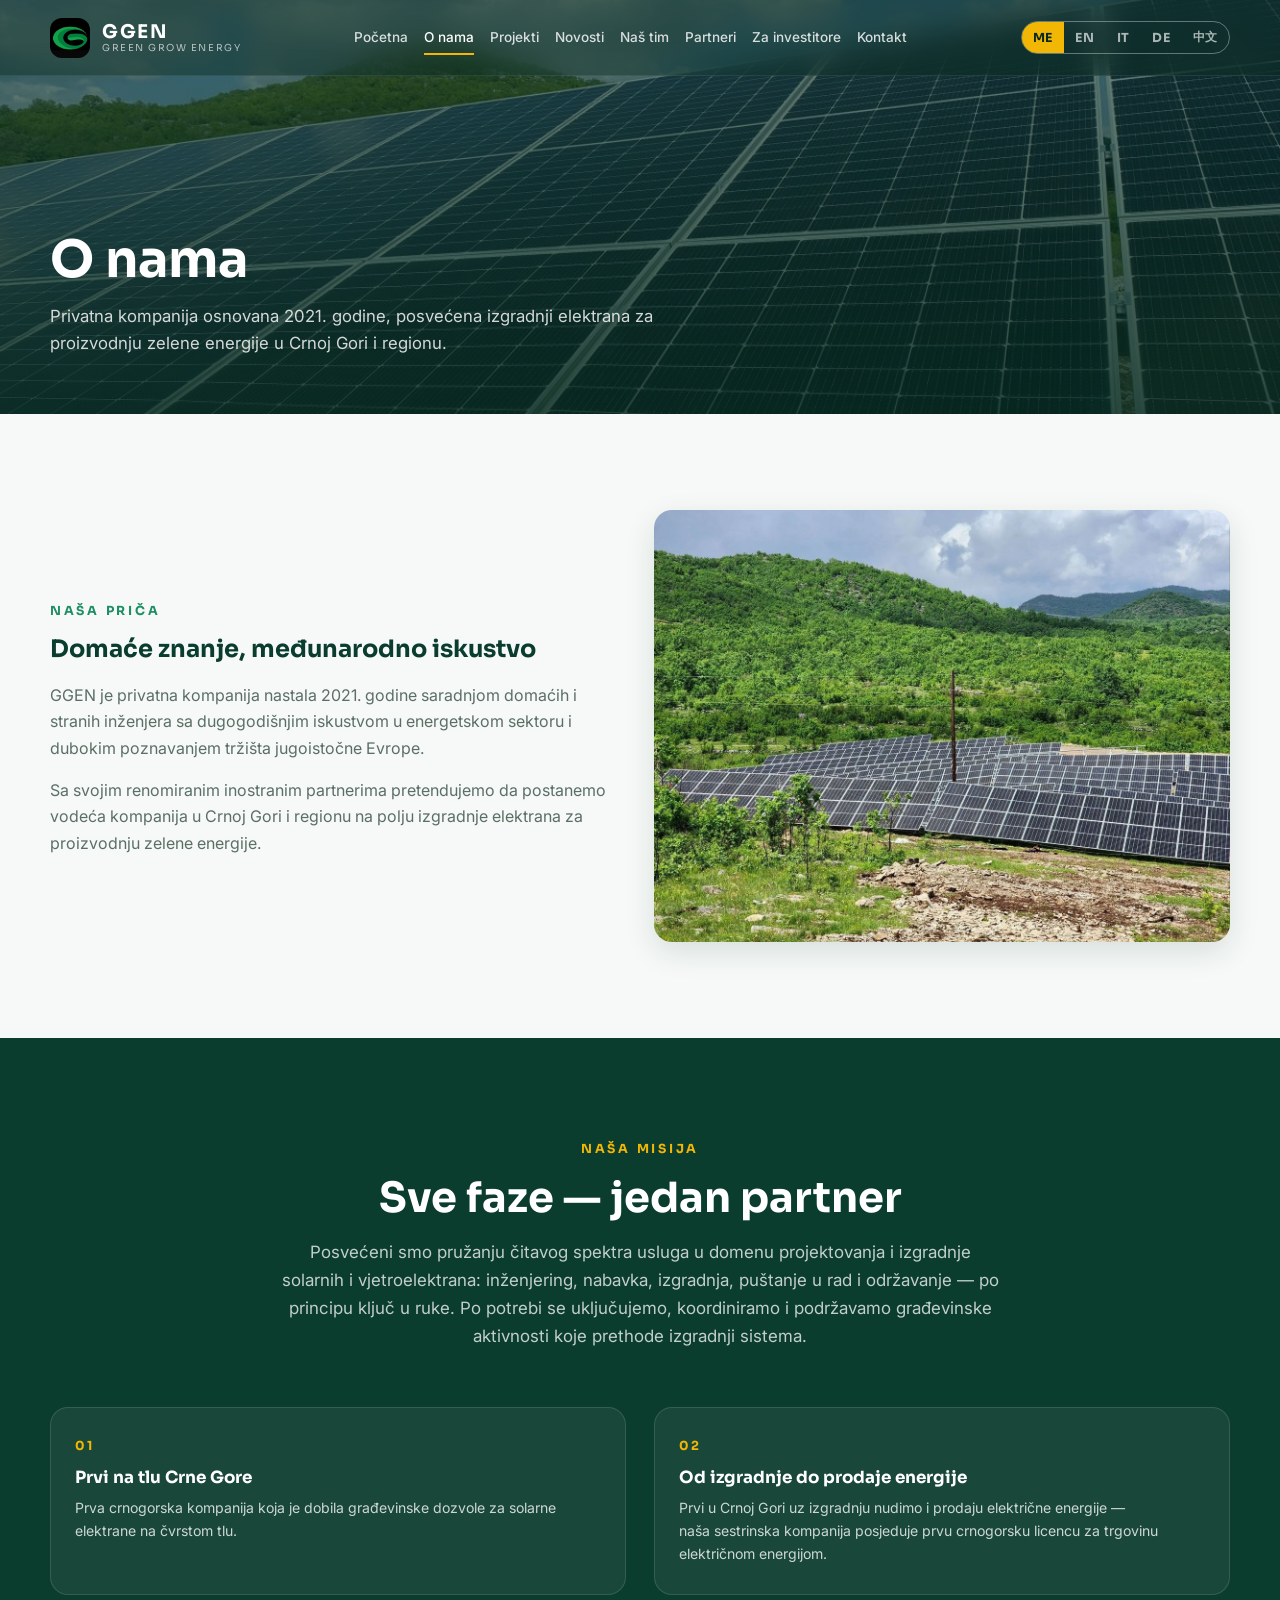
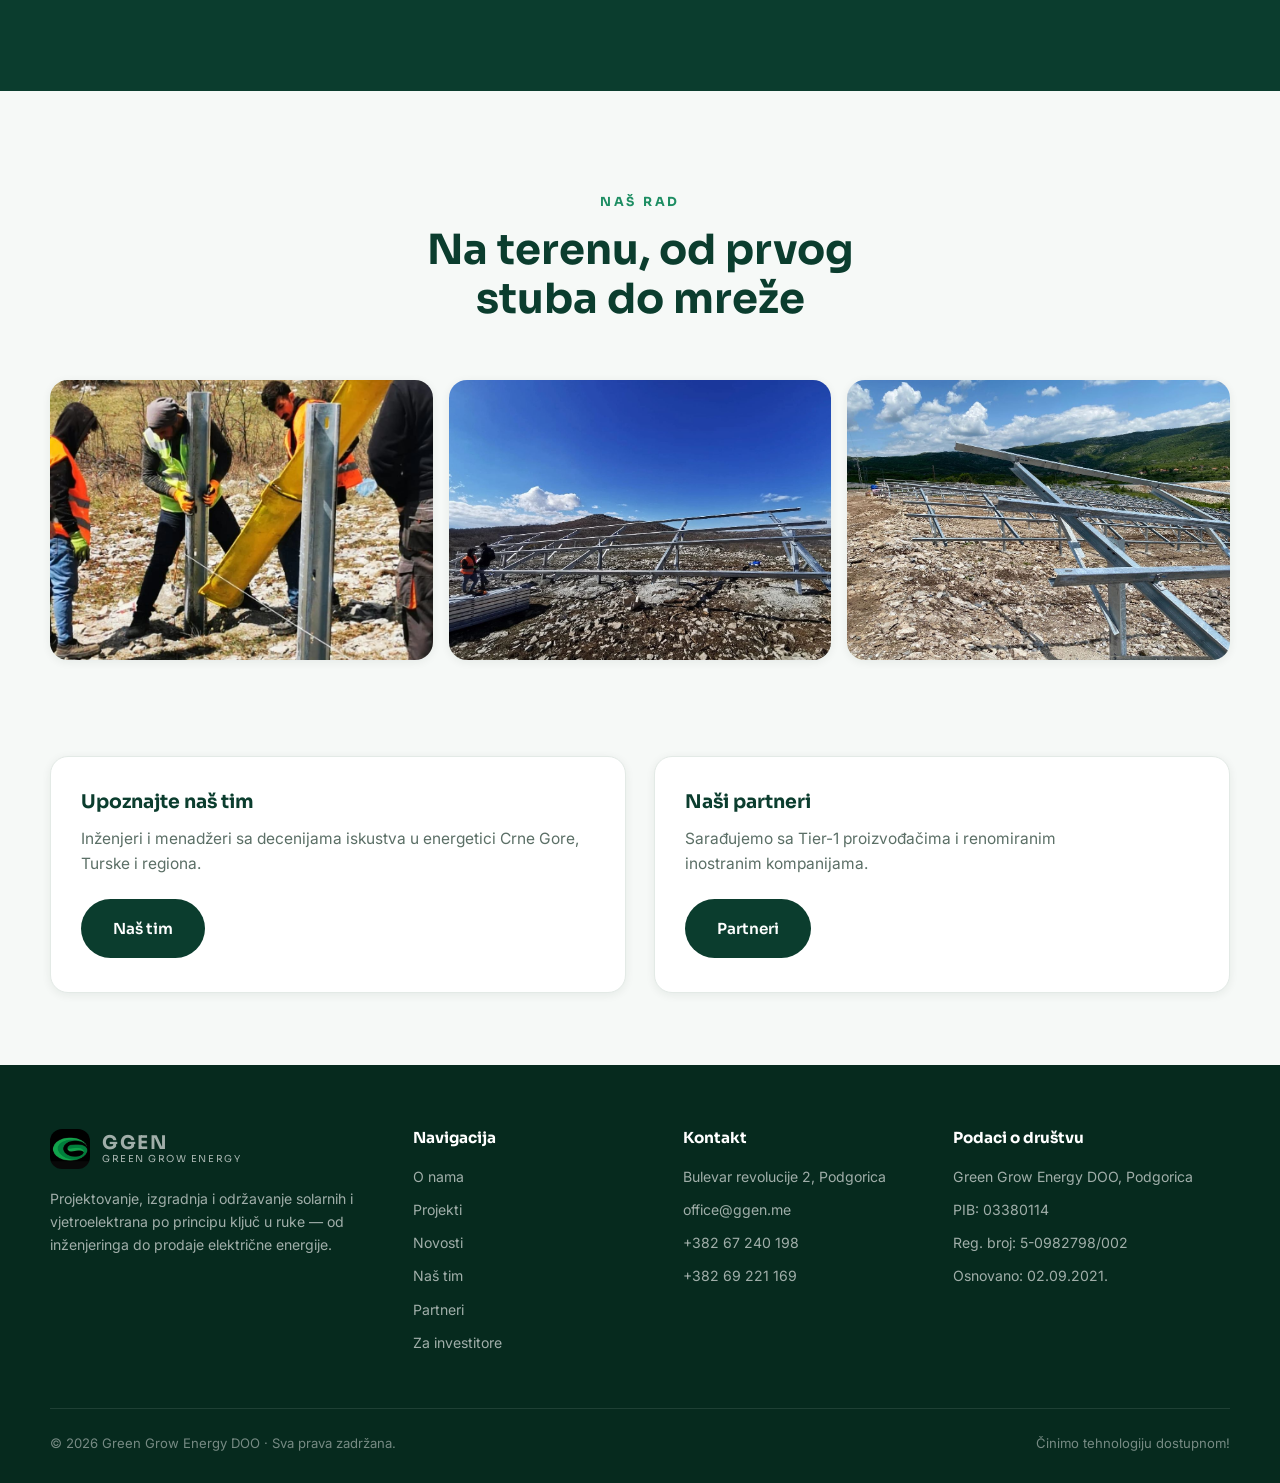
==== about.html @ 470cc066 "Initial commit: GGEN 8-page bilingual website with 5 languages (ME/EN/IT/DE/ZH), real logo, and resp" ====
<!DOCTYPE html>
<html lang="cnr">
<head>
  <meta charset="UTF-8">
  <meta name="viewport" content="width=device-width, initial-scale=1.0">
  <title>O nama — GGEN | Green Grow Energy</title>
  <meta name="description" content="GGEN — privatna kompanija osnovana 2021. godine, posvećena izgradnji elektrana za proizvodnju zelene energije u Crnoj Gori i regionu.">
  <link rel="icon" type="image/png" href="assets/img/favicon.png">
  <link rel="preconnect" href="https://fonts.googleapis.com">
  <link rel="preconnect" href="https://fonts.gstatic.com" crossorigin>
  <link href="https://fonts.googleapis.com/css2?family=Inter:wght@400;500;600;700&family=Sora:wght@600;700;800&display=swap" rel="stylesheet">
  <link rel="stylesheet" href="css/styles.css">
</head>
<body>

<header class="navbar">
  <div class="container">
    <a class="brand" href="index.html">
      <span class="brand-mark"><img src="assets/img/logo-g.png" alt="GGEN"></span>
      <span class="brand-text"><strong>GGEN</strong><span>Green Grow Energy</span></span>
    </a>
    <nav class="nav-links">
      <a href="index.html" data-i18n="nav.home">Početna</a>
      <a href="about.html" data-i18n="nav.about">O nama</a>
      <a href="projects.html" data-i18n="nav.projects">Projekti</a>
      <a href="news.html" data-i18n="nav.news">Novosti</a>
      <a href="team.html" data-i18n="nav.team">Naš tim</a>
      <a href="partners.html" data-i18n="nav.partners">Partneri</a>
      <a href="investors.html" data-i18n="nav.investors">Za investitore</a>
      <a href="contact.html" data-i18n="nav.contact">Kontakt</a>
    </nav>
    <div class="lang-toggle">
      <button data-lang="me" class="active" aria-label="Crnogorski">ME</button>
      <button data-lang="en" aria-label="English">EN</button>
      <button data-lang="it" aria-label="Italiano">IT</button>
      <button data-lang="de" aria-label="Deutsch">DE</button>
      <button data-lang="zh" aria-label="中文">中文</button>
    </div>
    <button class="nav-burger" aria-label="Meni"><span></span><span></span><span></span></button>
  </div>
</header>

<section class="page-hero">
  <div class="hero-bg" style="background-image:url('assets/img/cevo-panels-closeup.jpg')"></div>
  <div class="container">
    <h1 data-i18n="about.hero.t">O nama</h1>
    <p data-i18n="about.hero.s">Privatna kompanija osnovana 2021. godine, posvećena izgradnji elektrana za proizvodnju zelene energije u Crnoj Gori i regionu.</p>
  </div>
</section>

<!-- STORY -->
<section class="section">
  <div class="container">
    <div class="grid-2" style="align-items:center">
      <div class="reveal">
        <span class="eyebrow" data-i18n="about.story.eyebrow">Naša priča</span>
        <h2 style="margin-bottom:18px" data-i18n="about.story.t">Domaće znanje, međunarodno iskustvo</h2>
        <p style="color:var(--muted);margin-bottom:16px" data-i18n="about.story.p1">GGEN je privatna kompanija nastala 2021. godine saradnjom domaćih i stranih inženjera sa dugogodišnjim iskustvom u energetskom sektoru i dubokim poznavanjem tržišta jugoistočne Evrope.</p>
        <p style="color:var(--muted)" data-i18n="about.story.p2">Sa svojim renomiranim inostranim partnerima pretendujemo da postanemo vodeća kompanija u Crnoj Gori i regionu na polju izgradnje elektrana za proizvodnju zelene energije.</p>
      </div>
      <figure class="reveal d1" style="border-radius:var(--radius);overflow:hidden;box-shadow:var(--shadow-md);margin:0">
        <img src="assets/img/cevo-valley.jpg" alt="SE Čevo u crnogorskom pejzažu" style="width:100%;aspect-ratio:4/3;object-fit:cover">
      </figure>
    </div>
  </div>
</section>

<!-- MISSION + FIRSTS -->
<section class="section dark">
  <div class="container">
    <div class="section-head center reveal">
      <span class="eyebrow" data-i18n="about.mission.eyebrow">Naša misija</span>
      <h2 data-i18n="about.mission.t">Sve faze — jedan partner</h2>
      <p data-i18n="about.mission.p">Posvećeni smo pružanju čitavog spektra usluga u domenu projektovanja i izgradnje solarnih i vjetroelektrana: inženjering, nabavka, izgradnja, puštanje u rad i održavanje — po principu ključ u ruke. Po potrebi se uključujemo, koordiniramo i podržavamo građevinske aktivnosti koje prethode izgradnji sistema.</p>
    </div>
    <div class="grid-2">
      <div class="edge-step reveal">
        <div class="es-num">01</div>
        <h3 data-i18n="about.first1.t">Prvi na tlu Crne Gore</h3>
        <p data-i18n="about.first1.p">Prva crnogorska kompanija koja je dobila građevinske dozvole za solarne elektrane na čvrstom tlu.</p>
      </div>
      <div class="edge-step reveal d1">
        <div class="es-num">02</div>
        <h3 data-i18n="about.first2.t">Od izgradnje do prodaje energije</h3>
        <p data-i18n="about.first2.p">Prvi u Crnoj Gori uz izgradnju nudimo i prodaju električne energije — naša sestrinska kompanija posjeduje prvu crnogorsku licencu za trgovinu električnom energijom.</p>
      </div>
    </div>
  </div>
</section>

<!-- WORK PHOTOS -->
<section class="section">
  <div class="container">
    <div class="section-head center reveal">
      <span class="eyebrow" data-i18n="about.work.eyebrow">Naš rad</span>
      <h2 data-i18n="about.work.t">Na terenu, od prvog stuba do mreže</h2>
    </div>
    <div class="photo-band">
      <figure class="reveal"><img src="assets/img/cevo-construction-2.jpg" alt="Postavljanje stubova konstrukcije na SE Čevo"></figure>
      <figure class="reveal d1"><img src="assets/img/cevo-construction-1.jpg" alt="Montaža noseće konstrukcije na SE Čevo"></figure>
      <figure class="reveal d2"><img src="assets/img/cevo-structures.jpg" alt="Noseće konstrukcije SE Čevo pred montažu panela"></figure>
    </div>
  </div>
</section>

<!-- TEAM & PARTNERS LINKS -->
<section class="section tight" style="padding-top:0">
  <div class="container">
    <div class="grid-2">
      <div class="card reveal">
        <h3 data-i18n="about.team.t">Upoznajte naš tim</h3>
        <p style="margin-bottom:22px" data-i18n="about.team.p">Inženjeri i menadžeri sa decenijama iskustva u energetici Crne Gore, Turske i regiona.</p>
        <a href="team.html" class="btn btn-green" data-i18n="about.team.btn">Naš tim</a>
      </div>
      <div class="card reveal d1">
        <h3 data-i18n="about.partners.t">Naši partneri</h3>
        <p style="margin-bottom:22px" data-i18n="about.partners.p">Sarađujemo sa Tier-1 proizvođačima i renomiranim inostranim kompanijama.</p>
        <a href="partners.html" class="btn btn-green" data-i18n="about.partners.btn">Partneri</a>
      </div>
    </div>
  </div>
</section>

<footer>
  <div class="container">
    <div class="footer-grid">
      <div>
        <a class="brand" href="index.html" style="margin-bottom:18px">
          <span class="brand-mark"><img src="assets/img/logo-g.png" alt="GGEN"></span>
          <span class="brand-text"><strong>GGEN</strong><span>Green Grow Energy</span></span>
        </a>
        <p style="margin-top:16px" data-i18n="footer.desc">Projektovanje, izgradnja i održavanje solarnih i vjetroelektrana po principu ključ u ruke — od inženjeringa do prodaje električne energije.</p>
      </div>
      <div>
        <h4 data-i18n="footer.nav">Navigacija</h4>
        <ul>
          <li><a href="about.html" data-i18n="nav.about">O nama</a></li>
          <li><a href="projects.html" data-i18n="nav.projects">Projekti</a></li>
          <li><a href="news.html" data-i18n="nav.news">Novosti</a></li>
          <li><a href="team.html" data-i18n="nav.team">Naš tim</a></li>
          <li><a href="partners.html" data-i18n="nav.partners">Partneri</a></li>
          <li><a href="investors.html" data-i18n="nav.investors">Za investitore</a></li>
        </ul>
      </div>
      <div>
        <h4 data-i18n="footer.contact">Kontakt</h4>
        <ul>
          <li>Bulevar revolucije 2, Podgorica</li>
          <li><a href="mailto:office@ggen.me">office@ggen.me</a></li>
          <li><a href="tel:+38267240198">+382 67 240 198</a></li>
          <li><a href="tel:+38269221169">+382 69 221 169</a></li>
        </ul>
      </div>
      <div>
        <h4 data-i18n="footer.registry">Podaci o društvu</h4>
        <ul>
          <li data-i18n="footer.reg1">Green Grow Energy DOO, Podgorica</li>
          <li data-i18n="footer.reg2">PIB: 03380114</li>
          <li data-i18n="footer.reg3">Reg. broj: 5-0982798/002</li>
          <li data-i18n="footer.reg4">Osnovano: 02.09.2021.</li>
        </ul>
      </div>
    </div>
    <div class="footer-bottom">
      <span>© <span id="year">2026</span> Green Grow Energy DOO · <span data-i18n="footer.rights">Sva prava zadržana.</span></span>
      <span data-i18n="footer.tagline">Činimo tehnologiju dostupnom!</span>
    </div>
  </div>
</footer>

<script src="js/i18n.js"></script>
<script src="js/main.js"></script>
</body>
</html>
---- css/styles.css ----
/* ============================================================
   GREEN GROW ENERGY — Design System
   Palette: deep forest green + solar gold
   Fonts: Sora (display) / Inter (body), loaded in each page head
   ============================================================ */

:root {
  --green-950: #062a1e;
  --green-900: #0b3d2e;
  --green-800: #0f4c39;
  --green-700: #156048;
  --emerald: #1e8e63;
  --emerald-light: #35b083;
  --gold: #f2b705;
  --gold-soft: #ffd95c;
  --ink: #122019;
  --muted: #5b6f66;
  --line: #e3eae6;
  --paper: #f6f9f7;
  --white: #ffffff;
  --shadow-sm: 0 2px 10px rgba(6, 42, 30, 0.07);
  --shadow-md: 0 10px 30px rgba(6, 42, 30, 0.12);
  --shadow-lg: 0 24px 60px rgba(6, 42, 30, 0.18);
  --radius: 18px;
  --nav-h: 76px;
  --font-display: "Sora", "Inter", "PingFang SC", "Microsoft YaHei", system-ui, sans-serif;
  --font-body: "Inter", "PingFang SC", "Microsoft YaHei", system-ui, sans-serif;
}

* { margin: 0; padding: 0; box-sizing: border-box; }

html { scroll-behavior: smooth; }

body {
  font-family: var(--font-body);
  color: var(--ink);
  background: var(--paper);
  line-height: 1.65;
  -webkit-font-smoothing: antialiased;
}

img { max-width: 100%; display: block; }

a { color: inherit; text-decoration: none; }

ul { list-style: none; }

h1, h2, h3, h4 {
  font-family: var(--font-display);
  line-height: 1.18;
  color: var(--green-900);
  font-weight: 700;
  text-wrap: balance;
}

p { text-wrap: pretty; }

/* ---------- Layout helpers ---------- */

.container {
  width: min(1180px, calc(100% - 48px));
  margin-inline: auto;
}

.section { padding: 96px 0; }
.section.tight { padding: 72px 0; }
.section.dark { background: var(--green-900); }
.section.dark h2, .section.dark h3 { color: var(--white); }
.section.dark p { color: rgba(255, 255, 255, 0.78); }
/* white cards keep dark text even inside dark sections */
.section.dark .card h3 { color: var(--green-900); }
.section.dark .card p { color: var(--muted); }

.eyebrow {
  display: inline-block;
  font-family: var(--font-display);
  font-size: 0.78rem;
  font-weight: 700;
  letter-spacing: 0.22em;
  text-transform: uppercase;
  color: var(--emerald);
  margin-bottom: 14px;
}
.section.dark .eyebrow, .on-photo .eyebrow { color: var(--gold); }

.section-head { max-width: 720px; margin-bottom: 56px; }
.section-head.center { margin-inline: auto; text-align: center; }
.section-head h2 { font-size: clamp(1.8rem, 3.4vw, 2.6rem); margin-bottom: 16px; }
.section-head p { color: var(--muted); font-size: 1.06rem; }
.section.dark .section-head p { color: rgba(255, 255, 255, 0.75); }

/* ---------- Buttons ---------- */

.btn {
  display: inline-flex;
  align-items: center;
  gap: 10px;
  font-family: var(--font-display);
  font-weight: 600;
  font-size: 0.95rem;
  padding: 15px 30px;
  border-radius: 999px;
  border: 2px solid transparent;
  cursor: pointer;
  transition: transform 0.25s ease, box-shadow 0.25s ease, background 0.25s ease, color 0.25s ease;
}
.btn:hover { transform: translateY(-2px); }

.btn-gold {
  background: var(--gold);
  color: var(--green-950);
  box-shadow: 0 8px 24px rgba(242, 183, 5, 0.35);
}
.btn-gold:hover { background: var(--gold-soft); }

.btn-outline {
  border-color: rgba(255, 255, 255, 0.7);
  color: var(--white);
}
.btn-outline:hover { background: rgba(255, 255, 255, 0.12); }

.btn-green {
  background: var(--green-900);
  color: var(--white);
}
.btn-green:hover { background: var(--green-700); }

/* ---------- Navbar ---------- */

.navbar {
  position: fixed;
  inset: 0 0 auto 0;
  z-index: 100;
  height: var(--nav-h);
  display: flex;
  align-items: center;
  background: rgba(6, 42, 30, 0.42);
  -webkit-backdrop-filter: blur(14px);
  backdrop-filter: blur(14px);
  border-bottom: 1px solid rgba(255, 255, 255, 0.08);
  transition: background 0.3s ease;
}
.navbar.scrolled { background: rgba(6, 42, 30, 0.92); }

.navbar .container {
  display: flex;
  align-items: center;
  justify-content: space-between;
  gap: 24px;
}

.brand {
  display: flex;
  align-items: center;
  gap: 12px;
  font-family: var(--font-display);
  color: var(--white);
}
.brand-mark {
  width: 40px;
  height: 40px;
  border-radius: 12px;
  background: #0a0a0a;
  display: grid;
  place-items: center;
  flex-shrink: 0;
  overflow: hidden;
}
.brand-mark img { width: 100%; height: 100%; object-fit: cover; }
.brand-text { display: flex; flex-direction: column; line-height: 1.1; }
.brand-text strong { font-size: 1.18rem; letter-spacing: 0.08em; }
.brand-text span {
  font-size: 0.6rem;
  letter-spacing: 0.16em;
  text-transform: uppercase;
  color: rgba(255, 255, 255, 0.65);
}

.nav-links {
  display: flex;
  align-items: center;
  gap: 26px;
}
.nav-links a {
  font-size: 0.92rem;
  font-weight: 500;
  color: rgba(255, 255, 255, 0.82);
  padding: 6px 0;
  position: relative;
  white-space: nowrap;
  transition: color 0.2s ease;
}
.nav-links a::after {
  content: "";
  position: absolute;
  left: 0; right: 100%;
  bottom: 0;
  height: 2px;
  background: var(--gold);
  transition: right 0.25s ease;
}
.nav-links a:hover, .nav-links a.active { color: var(--white); }
.nav-links a:hover::after, .nav-links a.active::after { right: 0; }

.lang-toggle {
  display: flex;
  border: 1px solid rgba(255, 255, 255, 0.35);
  border-radius: 999px;
  overflow: hidden;
}
.lang-toggle button {
  font-family: var(--font-display);
  font-size: 0.78rem;
  font-weight: 700;
  letter-spacing: 0.06em;
  white-space: nowrap;
  padding: 7px 11px;
  background: transparent;
  border: none;
  color: rgba(255, 255, 255, 0.65);
  cursor: pointer;
  transition: background 0.2s ease, color 0.2s ease;
}
.lang-toggle button.active {
  background: var(--gold);
  color: var(--green-950);
}

.nav-burger {
  display: none;
  background: none;
  border: none;
  width: 42px;
  height: 42px;
  cursor: pointer;
  flex-direction: column;
  justify-content: center;
  align-items: center;
  gap: 6px;
}
.nav-burger span {
  width: 24px;
  height: 2px;
  background: var(--white);
  transition: transform 0.3s ease, opacity 0.3s ease;
}
.nav-burger.open span:nth-child(1) { transform: translateY(8px) rotate(45deg); }
.nav-burger.open span:nth-child(2) { opacity: 0; }
.nav-burger.open span:nth-child(3) { transform: translateY(-8px) rotate(-45deg); }

/* ---------- Hero (home) ---------- */

.hero {
  position: relative;
  min-height: 100svh;
  display: flex;
  align-items: center;
  overflow: hidden;
  color: var(--white);
}
.hero-bg {
  position: absolute;
  inset: 0;
  background-size: cover;
  background-position: center;
  animation: kenburns 22s ease-in-out infinite alternate;
}
.hero::after {
  content: "";
  position: absolute;
  inset: 0;
  background: linear-gradient(112deg, rgba(6, 42, 30, 0.88) 0%, rgba(6, 42, 30, 0.55) 48%, rgba(6, 42, 30, 0.25) 100%);
}
.hero .container { position: relative; z-index: 2; }

@keyframes kenburns {
  from { transform: scale(1); }
  to { transform: scale(1.09); }
}

.hero-content { max-width: 680px; padding: 140px 0 120px; }
.hero-badge {
  display: inline-flex;
  align-items: center;
  gap: 8px;
  font-size: 0.82rem;
  font-weight: 600;
  padding: 8px 16px;
  border-radius: 999px;
  border: 1px solid rgba(255, 255, 255, 0.3);
  background: rgba(255, 255, 255, 0.1);
  margin-bottom: 26px;
}
.hero-badge .dot {
  width: 8px; height: 8px;
  border-radius: 50%;
  background: var(--gold);
  box-shadow: 0 0 0 4px rgba(242, 183, 5, 0.25);
}
.hero h1 {
  color: var(--white);
  font-size: clamp(2.3rem, 5.2vw, 3.9rem);
  margin-bottom: 22px;
}
.hero h1 .gold { color: var(--gold); }
.hero p {
  font-size: 1.12rem;
  color: rgba(255, 255, 255, 0.85);
  max-width: 560px;
  margin-bottom: 38px;
}
.hero-actions { display: flex; flex-wrap: wrap; gap: 16px; }

.hero-scroll {
  position: absolute;
  bottom: 28px;
  left: 50%;
  transform: translateX(-50%);
  z-index: 2;
  color: rgba(255, 255, 255, 0.7);
  font-size: 1.6rem;
  animation: bob 2.2s ease-in-out infinite;
}
@keyframes bob {
  0%, 100% { transform: translate(-50%, 0); }
  50% { transform: translate(-50%, 10px); }
}

/* ---------- Page hero (sub-pages) ---------- */

.page-hero {
  position: relative;
  min-height: 46vh;
  display: flex;
  align-items: flex-end;
  color: var(--white);
  overflow: hidden;
  background: var(--green-900);
}
.page-hero .hero-bg { animation-duration: 28s; }
.page-hero::after {
  content: "";
  position: absolute;
  inset: 0;
  background: linear-gradient(180deg, rgba(6, 42, 30, 0.55) 0%, rgba(6, 42, 30, 0.85) 100%);
}
.page-hero .container {
  position: relative;
  z-index: 2;
  padding: 150px 0 56px;
}
.page-hero h1 {
  color: var(--white);
  font-size: clamp(2rem, 4.4vw, 3.2rem);
  margin-bottom: 12px;
}
.page-hero p {
  color: rgba(255, 255, 255, 0.82);
  max-width: 640px;
  font-size: 1.05rem;
}

/* ---------- Stats ---------- */

.stats-band {
  background: var(--green-950);
  padding: 56px 0;
}
.stats-grid {
  display: grid;
  grid-template-columns: repeat(4, 1fr);
  gap: 32px;
}
.stat { text-align: center; }
.stat .num {
  font-family: var(--font-display);
  font-size: clamp(2rem, 3.6vw, 2.9rem);
  font-weight: 700;
  color: var(--gold);
  line-height: 1;
}
.stat .num small {
  font-size: 0.55em;
  font-weight: 600;
  margin-left: 2px;
}
.stat .label {
  margin-top: 10px;
  font-size: 0.88rem;
  color: rgba(255, 255, 255, 0.72);
}

/* ---------- Cards ---------- */

.grid-3 {
  display: grid;
  grid-template-columns: repeat(3, 1fr);
  gap: 28px;
}
.grid-2 {
  display: grid;
  grid-template-columns: repeat(2, 1fr);
  gap: 28px;
}

.card {
  background: var(--white);
  border-radius: var(--radius);
  border: 1px solid var(--line);
  box-shadow: var(--shadow-sm);
  padding: 34px 30px;
  transition: transform 0.3s ease, box-shadow 0.3s ease;
}
.card:hover {
  transform: translateY(-6px);
  box-shadow: var(--shadow-md);
}
.card h3 { font-size: 1.18rem; margin-bottom: 12px; }
.card p { color: var(--muted); font-size: 0.97rem; }

.card-icon {
  width: 54px;
  height: 54px;
  border-radius: 14px;
  background: linear-gradient(135deg, rgba(30, 142, 99, 0.14), rgba(242, 183, 5, 0.16));
  display: grid;
  place-items: center;
  margin-bottom: 20px;
  color: var(--green-800);
}
.card-icon svg { width: 28px; height: 28px; }

.photo-card {
  padding: 0;
  overflow: hidden;
  display: flex;
  flex-direction: column;
}
.photo-card img {
  width: 100%;
  aspect-ratio: 16 / 9;
  object-fit: cover;
}
.photo-card .pc-body { padding: 26px 28px 30px; }

/* ---------- Project cards ---------- */

.project-feature {
  display: grid;
  grid-template-columns: 1.15fr 1fr;
  gap: 0;
  background: var(--white);
  border-radius: var(--radius);
  overflow: hidden;
  border: 1px solid var(--line);
  box-shadow: var(--shadow-md);
  margin-bottom: 40px;
}
.project-feature .pf-img {
  min-height: 360px;
  background-size: cover;
  background-position: center;
}
.project-feature .pf-body { padding: 44px 42px; }
.project-feature h3 { font-size: 1.65rem; margin-bottom: 6px; }
.project-feature .pf-sub { color: var(--muted); margin-bottom: 20px; font-size: 0.98rem; }
.project-feature p { color: var(--muted); margin-bottom: 24px; }

.badge {
  display: inline-block;
  font-family: var(--font-display);
  font-size: 0.72rem;
  font-weight: 700;
  letter-spacing: 0.14em;
  text-transform: uppercase;
  padding: 7px 14px;
  border-radius: 999px;
  margin-bottom: 18px;
}
.badge.live { background: rgba(30, 142, 99, 0.13); color: var(--emerald); }
.badge.build { background: rgba(242, 183, 5, 0.16); color: #9c7800; }
.badge.dev { background: rgba(11, 61, 46, 0.08); color: var(--green-800); }
.badge.gold-solid { background: var(--gold); color: var(--green-950); }

.spec-list {
  display: grid;
  grid-template-columns: repeat(2, 1fr);
  gap: 14px 24px;
}
.spec-list .spec {
  border-left: 3px solid var(--gold);
  padding-left: 14px;
}
.spec-list .spec b {
  display: block;
  font-family: var(--font-display);
  font-size: 1.12rem;
  color: var(--green-900);
}
.spec-list .spec span { font-size: 0.82rem; color: var(--muted); }

/* development (no-photo) spec cards */
.dev-card {
  position: relative;
  border-radius: var(--radius);
  padding: 36px 32px;
  color: var(--white);
  background:
    radial-gradient(120% 90% at 100% 0%, rgba(242, 183, 5, 0.16) 0%, transparent 50%),
    linear-gradient(150deg, var(--green-800) 0%, var(--green-950) 100%);
  overflow: hidden;
  transition: transform 0.3s ease, box-shadow 0.3s ease;
}
.dev-card:hover { transform: translateY(-6px); box-shadow: var(--shadow-lg); }
.dev-card::before {
  content: "";
  position: absolute;
  inset: auto -40px -40px auto;
  width: 170px;
  height: 170px;
  border-radius: 24px;
  background:
    repeating-linear-gradient(45deg, rgba(255, 255, 255, 0.07) 0 10px, transparent 10px 20px);
  transform: rotate(12deg);
}
.dev-card h3 { color: var(--white); font-size: 1.3rem; margin-bottom: 4px; }
.dev-card .dc-loc {
  display: flex;
  align-items: center;
  gap: 7px;
  color: rgba(255, 255, 255, 0.65);
  font-size: 0.88rem;
  margin-bottom: 24px;
}
.dev-card .dc-loc svg { width: 15px; height: 15px; flex-shrink: 0; }
.dev-card .dc-power {
  font-family: var(--font-display);
  font-size: 2.1rem;
  font-weight: 700;
  color: var(--gold);
  line-height: 1;
}
.dev-card .dc-power small { font-size: 0.5em; font-weight: 600; }
.dev-card .dc-dc {
  color: rgba(255, 255, 255, 0.6);
  font-size: 0.85rem;
  margin: 6px 0 20px;
}
.dev-card .dc-bar {
  height: 7px;
  background: rgba(255, 255, 255, 0.14);
  border-radius: 99px;
  overflow: hidden;
  margin-bottom: 8px;
}
.dev-card .dc-bar i {
  display: block;
  height: 100%;
  border-radius: 99px;
  background: linear-gradient(90deg, var(--emerald-light), var(--gold));
}
.dev-card .dc-note { font-size: 0.78rem; color: rgba(255, 255, 255, 0.55); }

/* ---------- Timeline (news) ---------- */

.timeline {
  position: relative;
  max-width: 860px;
  margin-inline: auto;
}
.timeline::before {
  content: "";
  position: absolute;
  left: 9px;
  top: 6px;
  bottom: 6px;
  width: 2px;
  background: linear-gradient(180deg, var(--gold), var(--emerald));
}
.t-item {
  position: relative;
  padding: 0 0 56px 52px;
}
.t-item:last-child { padding-bottom: 0; }
.t-item::before {
  content: "";
  position: absolute;
  left: 0;
  top: 6px;
  width: 20px;
  height: 20px;
  border-radius: 50%;
  background: var(--gold);
  border: 5px solid var(--paper);
  box-shadow: 0 0 0 2px var(--gold);
}
.t-date {
  font-family: var(--font-display);
  font-size: 0.8rem;
  font-weight: 700;
  letter-spacing: 0.12em;
  text-transform: uppercase;
  color: var(--emerald);
  margin-bottom: 8px;
}
.t-item h3 { font-size: 1.35rem; margin-bottom: 12px; }
.t-item p { color: var(--muted); margin-bottom: 18px; }
.t-item .t-img {
  border-radius: var(--radius);
  overflow: hidden;
  box-shadow: var(--shadow-md);
  margin-top: 20px;
}
.t-item .t-img img {
  width: 100%;
  aspect-ratio: 16 / 8;
  object-fit: cover;
}

/* ---------- Team ---------- */

.team-grid {
  display: grid;
  grid-template-columns: repeat(2, 1fr);
  gap: 32px;
}
.team-card {
  display: grid;
  grid-template-columns: 220px 1fr;
  background: var(--white);
  border: 1px solid var(--line);
  border-radius: var(--radius);
  overflow: hidden;
  box-shadow: var(--shadow-sm);
  transition: transform 0.3s ease, box-shadow 0.3s ease;
}
.team-card:hover { transform: translateY(-5px); box-shadow: var(--shadow-md); }
.team-card img {
  width: 100%;
  height: 100%;
  object-fit: cover;
  min-height: 240px;
}
.team-card .tc-body { padding: 26px 26px 24px; }
.team-card h3 { font-size: 1.2rem; margin-bottom: 2px; }
.team-card .tc-role {
  font-family: var(--font-display);
  font-size: 0.8rem;
  font-weight: 700;
  letter-spacing: 0.1em;
  text-transform: uppercase;
  color: var(--emerald);
  margin-bottom: 12px;
}
.team-card p { font-size: 0.9rem; color: var(--muted); }

/* ---------- Partners ---------- */

.partner-card { display: flex; flex-direction: column; }
.partner-logo {
  font-family: var(--font-display);
  font-weight: 700;
  font-size: 1.3rem;
  color: var(--green-900);
  margin-bottom: 4px;
}
.partner-tag {
  font-size: 0.78rem;
  font-weight: 600;
  letter-spacing: 0.1em;
  text-transform: uppercase;
  color: var(--gold);
  margin-bottom: 14px;
}
.partner-card p { flex: 1; }

.partner-strip {
  display: flex;
  flex-wrap: wrap;
  justify-content: center;
  gap: 18px 44px;
  align-items: center;
}
.partner-strip span {
  font-family: var(--font-display);
  font-weight: 700;
  font-size: 1.15rem;
  color: rgba(11, 61, 46, 0.45);
  letter-spacing: 0.04em;
  transition: color 0.25s ease;
}
.partner-strip span:hover { color: var(--green-900); }

/* ---------- Investors page ---------- */

.edge-steps {
  display: grid;
  grid-template-columns: repeat(4, 1fr);
  gap: 18px;
  counter-reset: step;
}
.edge-step {
  position: relative;
  background: rgba(255, 255, 255, 0.06);
  border: 1px solid rgba(255, 255, 255, 0.12);
  border-radius: var(--radius);
  padding: 28px 24px;
}
.edge-step .es-num {
  font-family: var(--font-display);
  font-size: 0.78rem;
  font-weight: 700;
  letter-spacing: 0.16em;
  color: var(--gold);
  margin-bottom: 12px;
}
.edge-step h3 { color: var(--white); font-size: 1.05rem; margin-bottom: 8px; }
.edge-step p { font-size: 0.88rem; color: rgba(255, 255, 255, 0.7); }

.check-list { display: grid; gap: 16px; }
.check-list li {
  display: flex;
  gap: 14px;
  align-items: flex-start;
  font-size: 1rem;
  color: var(--muted);
}
.check-list li svg {
  width: 22px; height: 22px;
  flex-shrink: 0;
  margin-top: 3px;
  color: var(--emerald);
}
.check-list li b { color: var(--green-900); }

/* ---------- Photo band ---------- */

.photo-band {
  display: grid;
  grid-template-columns: repeat(3, 1fr);
  gap: 16px;
}
.photo-band figure {
  border-radius: var(--radius);
  overflow: hidden;
  box-shadow: var(--shadow-sm);
}
.photo-band img {
  width: 100%;
  height: 280px;
  object-fit: cover;
  transition: transform 0.5s ease;
}
.photo-band figure:hover img { transform: scale(1.05); }

/* ---------- CTA banner ---------- */

.cta-banner {
  position: relative;
  border-radius: calc(var(--radius) + 6px);
  overflow: hidden;
  padding: 72px 56px;
  color: var(--white);
  background:
    radial-gradient(110% 140% at 95% 10%, rgba(242, 183, 5, 0.25) 0%, transparent 55%),
    linear-gradient(135deg, var(--green-800) 0%, var(--green-950) 100%);
  display: flex;
  flex-wrap: wrap;
  align-items: center;
  justify-content: space-between;
  gap: 28px;
}
.cta-banner h2 {
  color: var(--white);
  font-size: clamp(1.5rem, 3vw, 2.1rem);
  max-width: 560px;
}
.cta-banner p { color: rgba(255, 255, 255, 0.75); margin-top: 8px; max-width: 520px; }

/* ---------- Contact ---------- */

.contact-grid {
  display: grid;
  grid-template-columns: 1fr 1.1fr;
  gap: 40px;
  align-items: start;
}

.info-tile {
  display: flex;
  gap: 16px;
  align-items: flex-start;
  padding: 20px 0;
  border-bottom: 1px solid var(--line);
}
.info-tile:last-child { border-bottom: none; }
.info-tile .it-icon {
  width: 44px; height: 44px;
  flex-shrink: 0;
  border-radius: 12px;
  background: rgba(30, 142, 99, 0.12);
  display: grid;
  place-items: center;
  color: var(--green-800);
}
.info-tile .it-icon svg { width: 22px; height: 22px; }
.info-tile h4 { font-size: 0.98rem; margin-bottom: 3px; }
.info-tile p, .info-tile a { font-size: 0.93rem; color: var(--muted); }
.info-tile a:hover { color: var(--emerald); }

.form-card {
  background: var(--white);
  border: 1px solid var(--line);
  border-radius: var(--radius);
  box-shadow: var(--shadow-md);
  padding: 38px 34px;
}
.form-card h3 { margin-bottom: 6px; }
.form-card .fc-sub { color: var(--muted); font-size: 0.93rem; margin-bottom: 24px; }
.form-row { display: grid; grid-template-columns: 1fr 1fr; gap: 16px; }
.field { margin-bottom: 16px; }
.field label {
  display: block;
  font-size: 0.83rem;
  font-weight: 600;
  margin-bottom: 7px;
  color: var(--green-900);
}
.field input, .field textarea {
  width: 100%;
  font-family: var(--font-body);
  font-size: 0.95rem;
  padding: 13px 15px;
  border: 1.5px solid var(--line);
  border-radius: 12px;
  background: var(--paper);
  color: var(--ink);
  transition: border-color 0.2s ease;
}
.field input:focus, .field textarea:focus {
  outline: none;
  border-color: var(--emerald);
}
.field textarea { resize: vertical; min-height: 120px; }

/* ---------- Footer ---------- */

footer {
  background: var(--green-950);
  color: rgba(255, 255, 255, 0.7);
  padding: 64px 0 28px;
  margin-top: 0;
}
.footer-grid {
  display: grid;
  grid-template-columns: 1.4fr 1fr 1fr 1.2fr;
  gap: 40px;
  padding-bottom: 44px;
  border-bottom: 1px solid rgba(255, 255, 255, 0.1);
}
.footer-grid h4 {
  color: var(--white);
  font-size: 0.95rem;
  margin-bottom: 18px;
}
.footer-grid p, .footer-grid a, .footer-grid li {
  font-size: 0.88rem;
  color: rgba(255, 255, 255, 0.62);
}
.footer-grid li { margin-bottom: 10px; }
.footer-grid a:hover { color: var(--gold); }
.footer-bottom {
  display: flex;
  flex-wrap: wrap;
  justify-content: space-between;
  gap: 12px;
  padding-top: 24px;
  font-size: 0.82rem;
  color: rgba(255, 255, 255, 0.45);
}

/* ---------- Reveal animations ---------- */

.reveal {
  opacity: 0;
  transform: translateY(26px);
  transition: opacity 0.7s ease, transform 0.7s ease;
}
.reveal.visible { opacity: 1; transform: none; }
.reveal.d1 { transition-delay: 0.1s; }
.reveal.d2 { transition-delay: 0.2s; }
.reveal.d3 { transition-delay: 0.3s; }

@media (prefers-reduced-motion: reduce) {
  html { scroll-behavior: auto; }
  .hero-bg { animation: none; }
  .hero-scroll { animation: none; }
  .reveal { opacity: 1; transform: none; transition: none; }
}

/* ---------- Responsive ---------- */

@media (max-width: 1280px) {
  .nav-links { gap: 16px; }
  .nav-links a { font-size: 0.85rem; }
}

@media (max-width: 1100px) {
  .nav-links {
    position: fixed;
    top: var(--nav-h);
    left: 0;
    right: 0;
    flex-direction: column;
    align-items: flex-start;
    gap: 0;
    background: rgba(6, 42, 30, 0.97);
    -webkit-backdrop-filter: blur(14px);
    backdrop-filter: blur(14px);
    padding: 12px 24px 24px;
    transform: translateY(-12px);
    opacity: 0;
    pointer-events: none;
    transition: opacity 0.25s ease, transform 0.25s ease;
  }
  .nav-links.open {
    opacity: 1;
    transform: none;
    pointer-events: auto;
  }
  .nav-links a {
    width: 100%;
    padding: 14px 0;
    font-size: 1.02rem;
    border-bottom: 1px solid rgba(255, 255, 255, 0.08);
  }
  .nav-burger { display: flex; }

  .grid-3, .photo-band { grid-template-columns: 1fr 1fr; }
  .stats-grid { grid-template-columns: repeat(2, 1fr); }
  .project-feature { grid-template-columns: 1fr; }
  .project-feature .pf-img { min-height: 260px; }
  .team-grid { grid-template-columns: 1fr; }
  .edge-steps { grid-template-columns: repeat(2, 1fr); }
  .contact-grid { grid-template-columns: 1fr; }
  .footer-grid { grid-template-columns: 1fr 1fr; }
}

@media (max-width: 640px) {
  .brand-text span { display: none; }
  .navbar .container { gap: 12px; }
  .lang-toggle button {
    padding: 5px 7px;
    font-size: 0.7rem;
  }
}

@media (max-width: 600px) {
  .section { padding: 64px 0; }
  .grid-3, .grid-2, .photo-band { grid-template-columns: 1fr; }
  .team-card { grid-template-columns: 1fr; }
  .team-card img { max-height: 320px; }
  .spec-list { grid-template-columns: 1fr; }
  .edge-steps { grid-template-columns: 1fr; }
  .footer-grid { grid-template-columns: 1fr; }
  .cta-banner { padding: 48px 28px; }
  .form-row { grid-template-columns: 1fr; }
  .hero-content { padding: 120px 0 90px; }
}
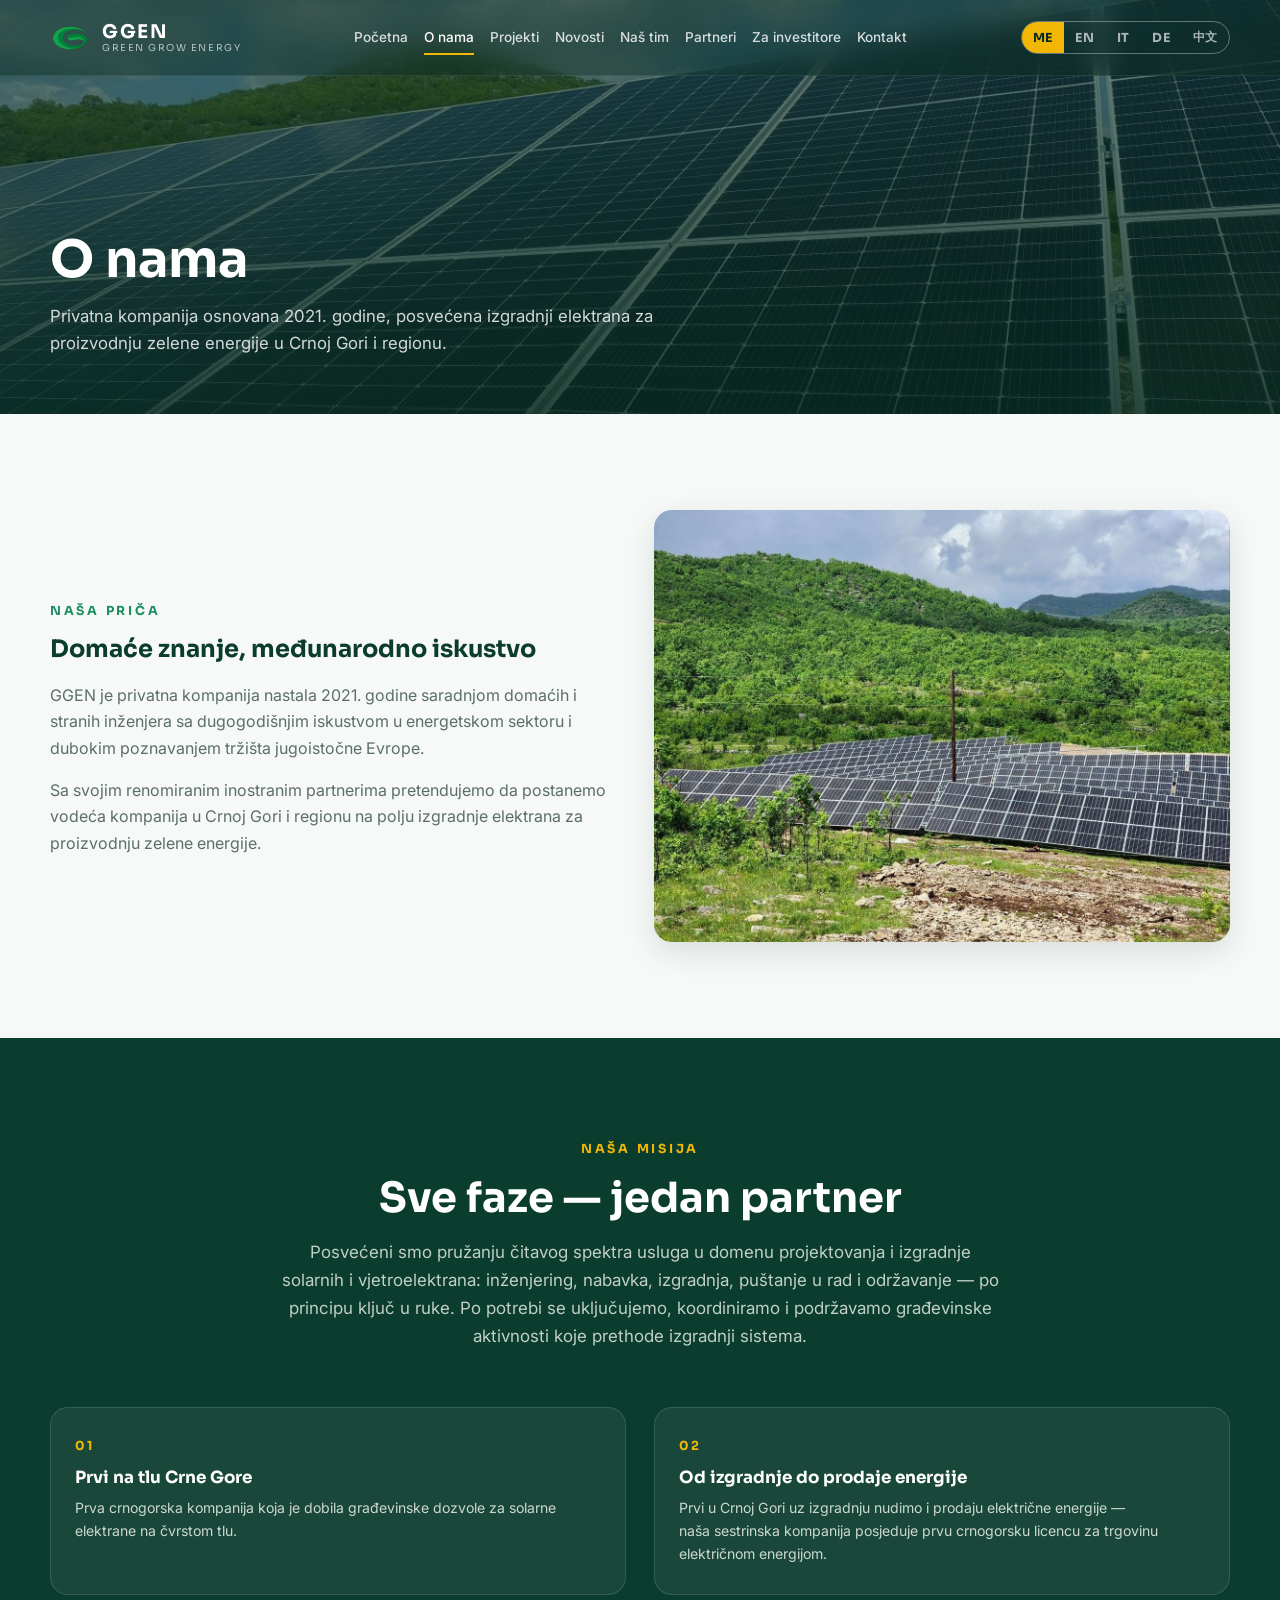
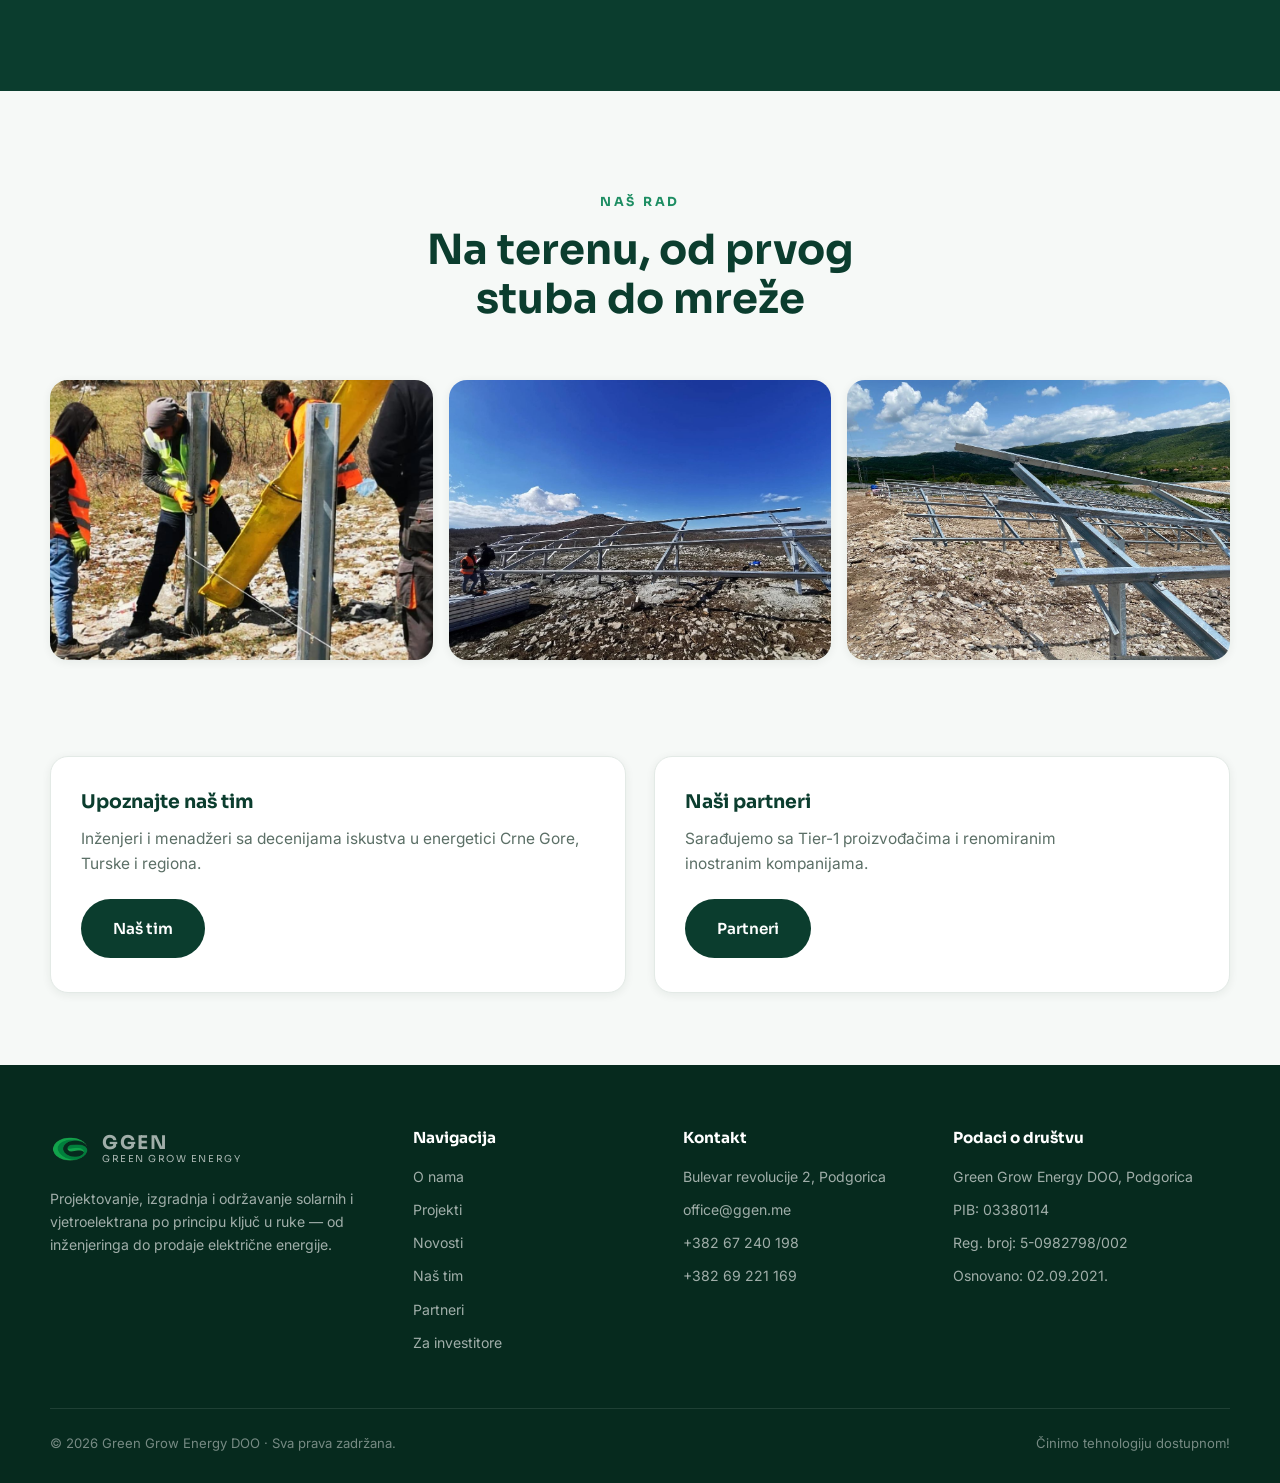
==== commit 0308ab5e: "Mobile: show 'Green Grow Energy' under GGEN; cache-bust transparent favicon for Safari - Un-hide the" ====
--- a/about.html
+++ b/about.html
@@ -5,7 +5,7 @@
   <meta name="viewport" content="width=device-width, initial-scale=1.0">
   <title>O nama — GGEN | Green Grow Energy</title>
   <meta name="description" content="GGEN — privatna kompanija osnovana 2021. godine, posvećena izgradnji elektrana za proizvodnju zelene energije u Crnoj Gori i regionu.">
-  <link rel="icon" type="image/png" href="assets/img/favicon.png">
+  <link rel="icon" type="image/png" href="assets/img/favicon-ggen.png">
   <link rel="preconnect" href="https://fonts.googleapis.com">
   <link rel="preconnect" href="https://fonts.gstatic.com" crossorigin>
   <link href="https://fonts.googleapis.com/css2?family=Inter:wght@400;500;600;700&family=Sora:wght@600;700;800&display=swap" rel="stylesheet">
--- a/css/styles.css
+++ b/css/styles.css
@@ -159,14 +159,12 @@
 .brand-mark {
   width: 40px;
   height: 40px;
-  border-radius: 12px;
-  background: #0a0a0a;
+  background: transparent;
   display: grid;
   place-items: center;
   flex-shrink: 0;
-  overflow: hidden;
-}
-.brand-mark img { width: 100%; height: 100%; object-fit: cover; }
+}
+.brand-mark img { width: 100%; height: 100%; object-fit: contain; }
 .brand-text { display: flex; flex-direction: column; line-height: 1.1; }
 .brand-text strong { font-size: 1.18rem; letter-spacing: 0.08em; }
 .brand-text span {
@@ -947,11 +945,16 @@
 }
 
 @media (max-width: 640px) {
-  .brand-text span { display: none; }
-  .navbar .container { gap: 12px; }
+  /* Keep the full "Green Grow Energy" name under GGEN on mobile too,
+     and keep all 5 language buttons fully visible beside it by making
+     the toggle compact (it never shrinks/clips its buttons). */
+  .brand-text span { font-size: 0.55rem; letter-spacing: 0.12em; }
+  .navbar .container { gap: 8px; }
+  .lang-toggle, .nav-burger { flex-shrink: 0; }
   .lang-toggle button {
-    padding: 5px 7px;
-    font-size: 0.7rem;
+    padding: 5px 5px;
+    font-size: 0.66rem;
+    letter-spacing: 0.02em;
   }
 }
 
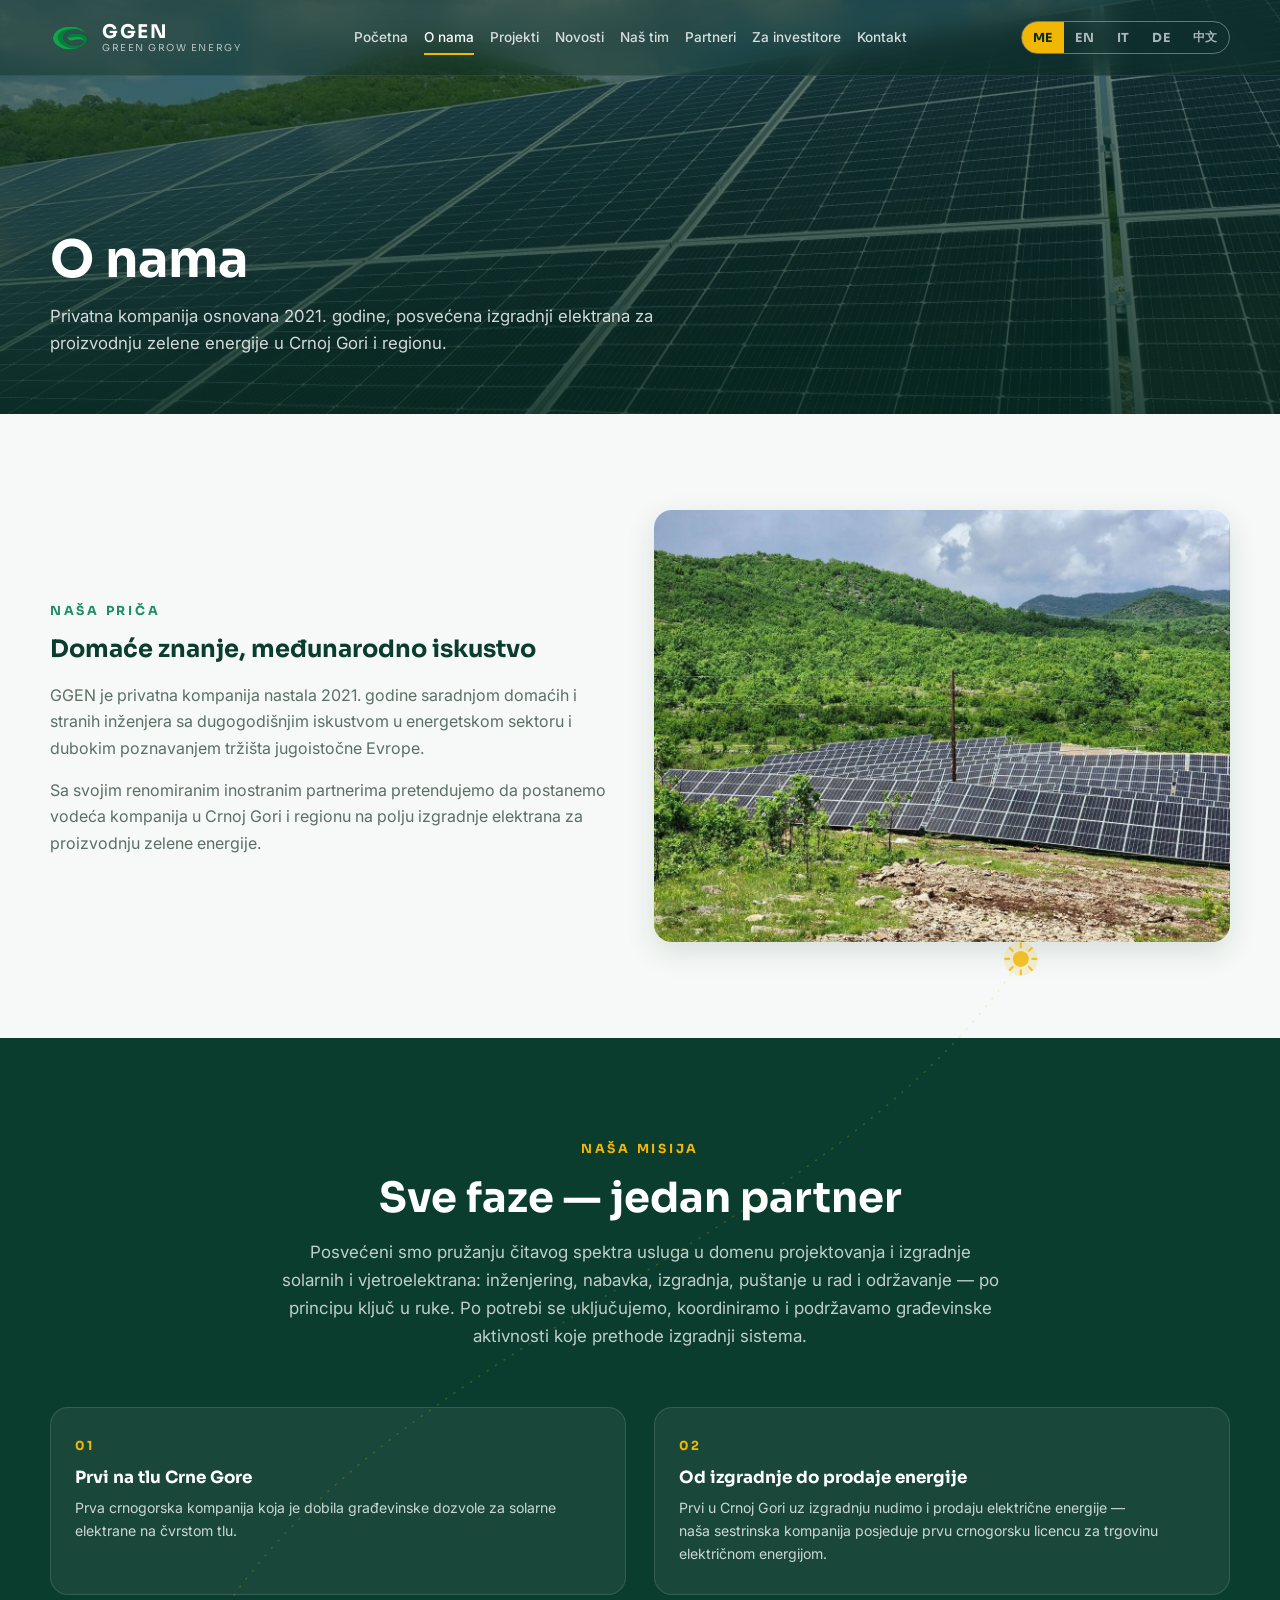
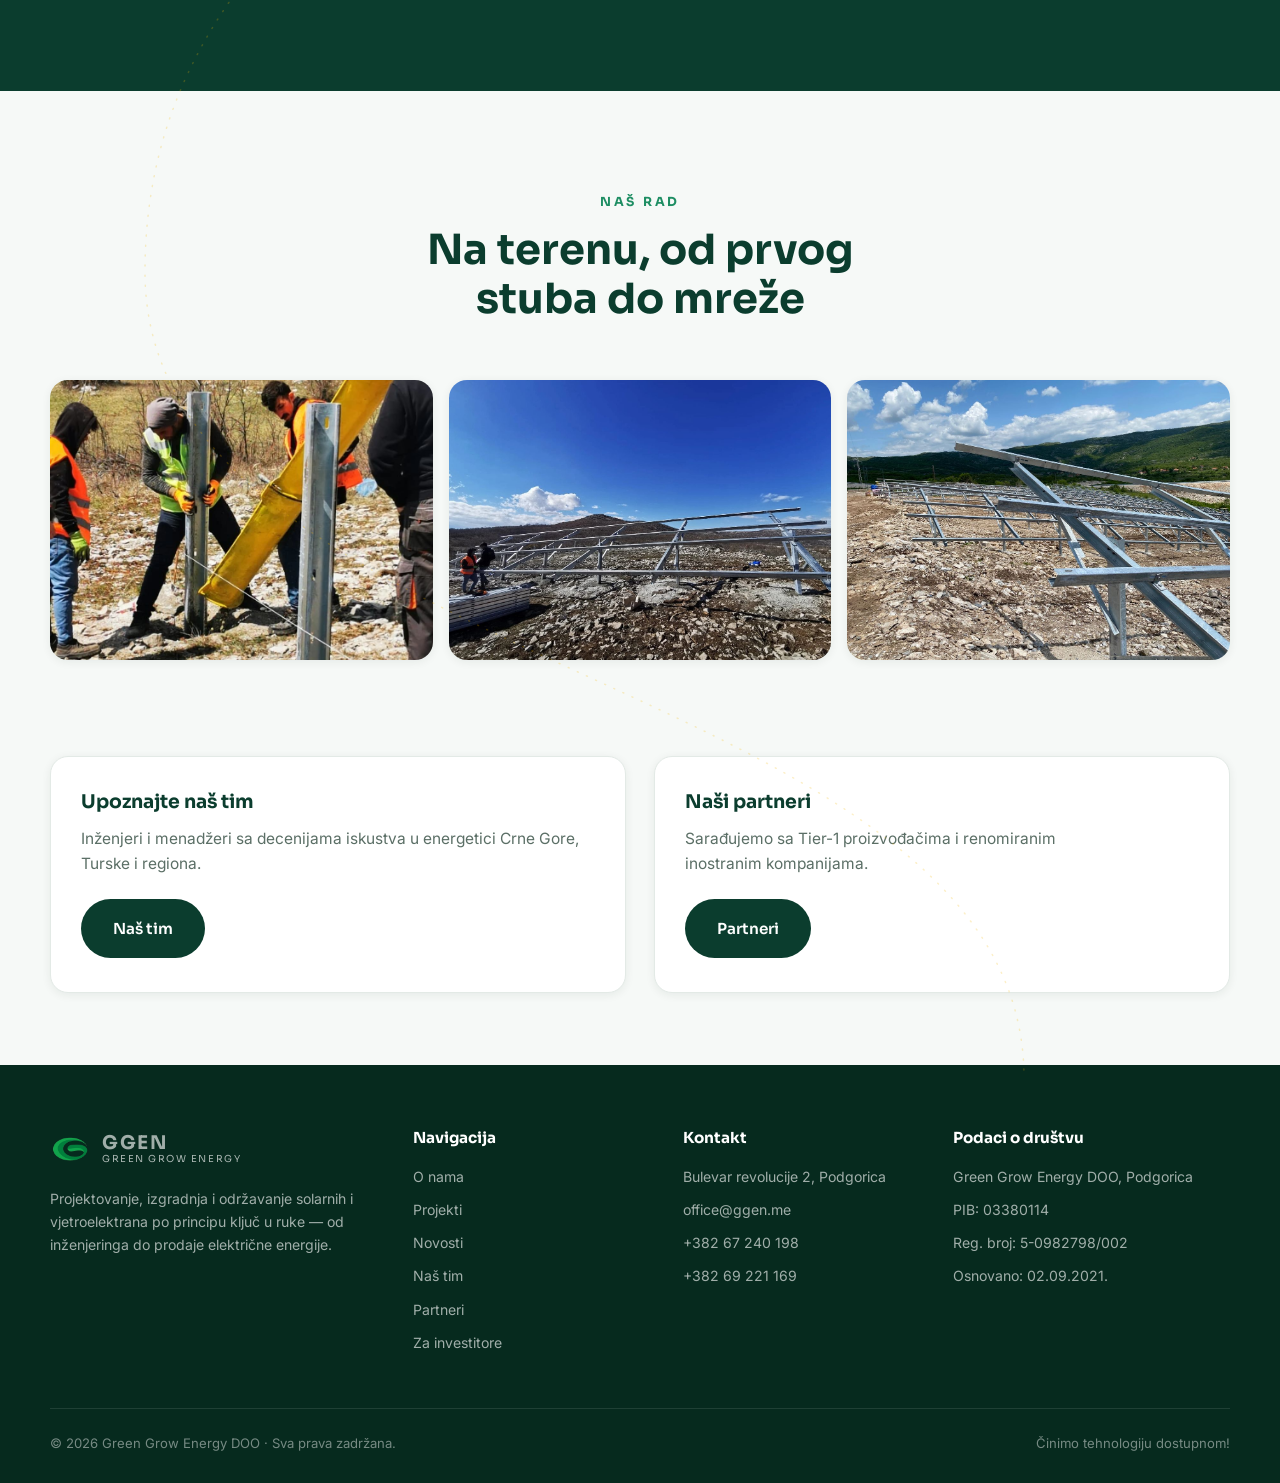
==== commit 407f6de6: "Add scroll-driven sun animation on all pages A small spinning golden sun rides a faint dashed flowy " ====
--- a/about.html
+++ b/about.html
@@ -5,7 +5,9 @@
   <meta name="viewport" content="width=device-width, initial-scale=1.0">
   <title>O nama — GGEN | Green Grow Energy</title>
   <meta name="description" content="GGEN — privatna kompanija osnovana 2021. godine, posvećena izgradnji elektrana za proizvodnju zelene energije u Crnoj Gori i regionu.">
+  <link rel="icon" href="favicon.ico" sizes="16x16 32x32 48x48">
   <link rel="icon" type="image/png" href="assets/img/favicon-ggen.png">
+  <link rel="apple-touch-icon" href="assets/img/apple-touch-icon.png">
   <link rel="preconnect" href="https://fonts.googleapis.com">
   <link rel="preconnect" href="https://fonts.gstatic.com" crossorigin>
   <link href="https://fonts.googleapis.com/css2?family=Inter:wght@400;500;600;700&family=Sora:wght@600;700;800&display=swap" rel="stylesheet">
@@ -170,5 +172,6 @@
 
 <script src="js/i18n.js"></script>
 <script src="js/main.js"></script>
+<script src="js/sun.js"></script>
 </body>
 </html>
--- a/css/styles.css
+++ b/css/styles.css
@@ -970,3 +970,39 @@
   .form-row { grid-template-columns: 1fr; }
   .hero-content { padding: 120px 0 90px; }
 }
+
+/* ---------- Scroll sun (decorative layer) ---------- */
+.sun-layer {
+  position: absolute;
+  top: 0;
+  left: 0;
+  width: 100%;
+  overflow: clip;
+  pointer-events: none;
+  z-index: 60; /* above page content, below the navbar (100) */
+}
+.sun-layer svg {
+  display: block;
+  width: 100%;
+  height: 100%;
+}
+.sun-line {
+  fill: none;
+  stroke: var(--gold);
+  opacity: 0.22;
+  stroke-width: 1.5;
+  stroke-dasharray: 1 9;
+  stroke-linecap: round;
+}
+.sun-orb { opacity: 0.85; }
+.sun-spin { animation: sun-spin 26s linear infinite; }
+@keyframes sun-spin {
+  to { transform: rotate(360deg); }
+}
+@media (max-width: 640px) {
+  .sun-orb { opacity: 0.6; }
+  .sun-line { opacity: 0.16; }
+}
+@media (prefers-reduced-motion: reduce) {
+  .sun-layer { display: none; }
+}
